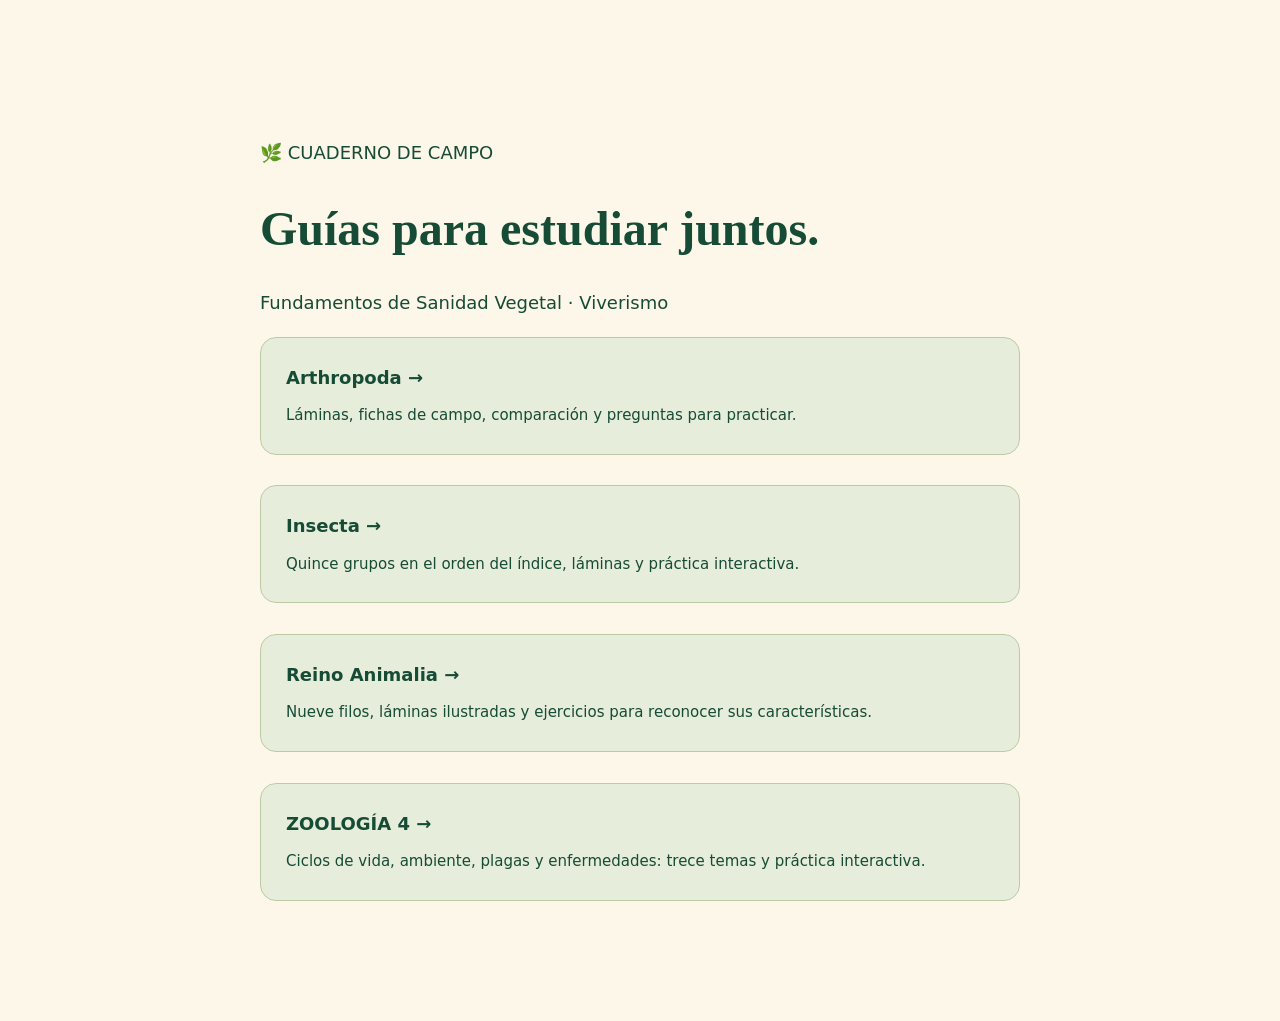
==== index.html @ 8d34fd01 "Publicar ZOOLOGÍA 4 con trece temas, clave y ejercicios interactivos" ====
<!doctype html><html lang="es"><meta charset="utf-8"><meta name="viewport" content="width=device-width,initial-scale=1"><title>Guías de estudio · Sanidad Vegetal</title><style>body{margin:0;background:#fcf7e9;color:#164b36;font:18px/1.7 system-ui,sans-serif}main{max-width:760px;margin:10vh auto;padding:30px}h1{font:700 48px Georgia,serif}a{display:block;color:inherit;background:#e6edda;border:1px solid #bdcba5;border-radius:16px;padding:25px;text-decoration:none}a:hover{background:#d9ed9d}small{display:block;margin-top:10px}</style><main><p>🌿 CUADERNO DE CAMPO</p><h1>Guías para estudiar juntos.</h1><p>Fundamentos de Sanidad Vegetal · Viverismo</p><a href="arthropoda/"><strong>Arthropoda →</strong><small>Láminas, fichas de campo, comparación y preguntas para practicar.</small></a><br><a href="insecta/"><strong>Insecta →</strong><small>Quince grupos en el orden del índice, láminas y práctica interactiva.</small></a><br><a href="animalia/"><strong>Reino Animalia →</strong><small>Nueve filos, láminas ilustradas y ejercicios para reconocer sus características.</small></a><br><a href="zoologia-4/"><strong>ZOOLOGÍA 4 →</strong><small>Ciclos de vida, ambiente, plagas y enfermedades: trece temas y práctica interactiva.</small></a></main></html>
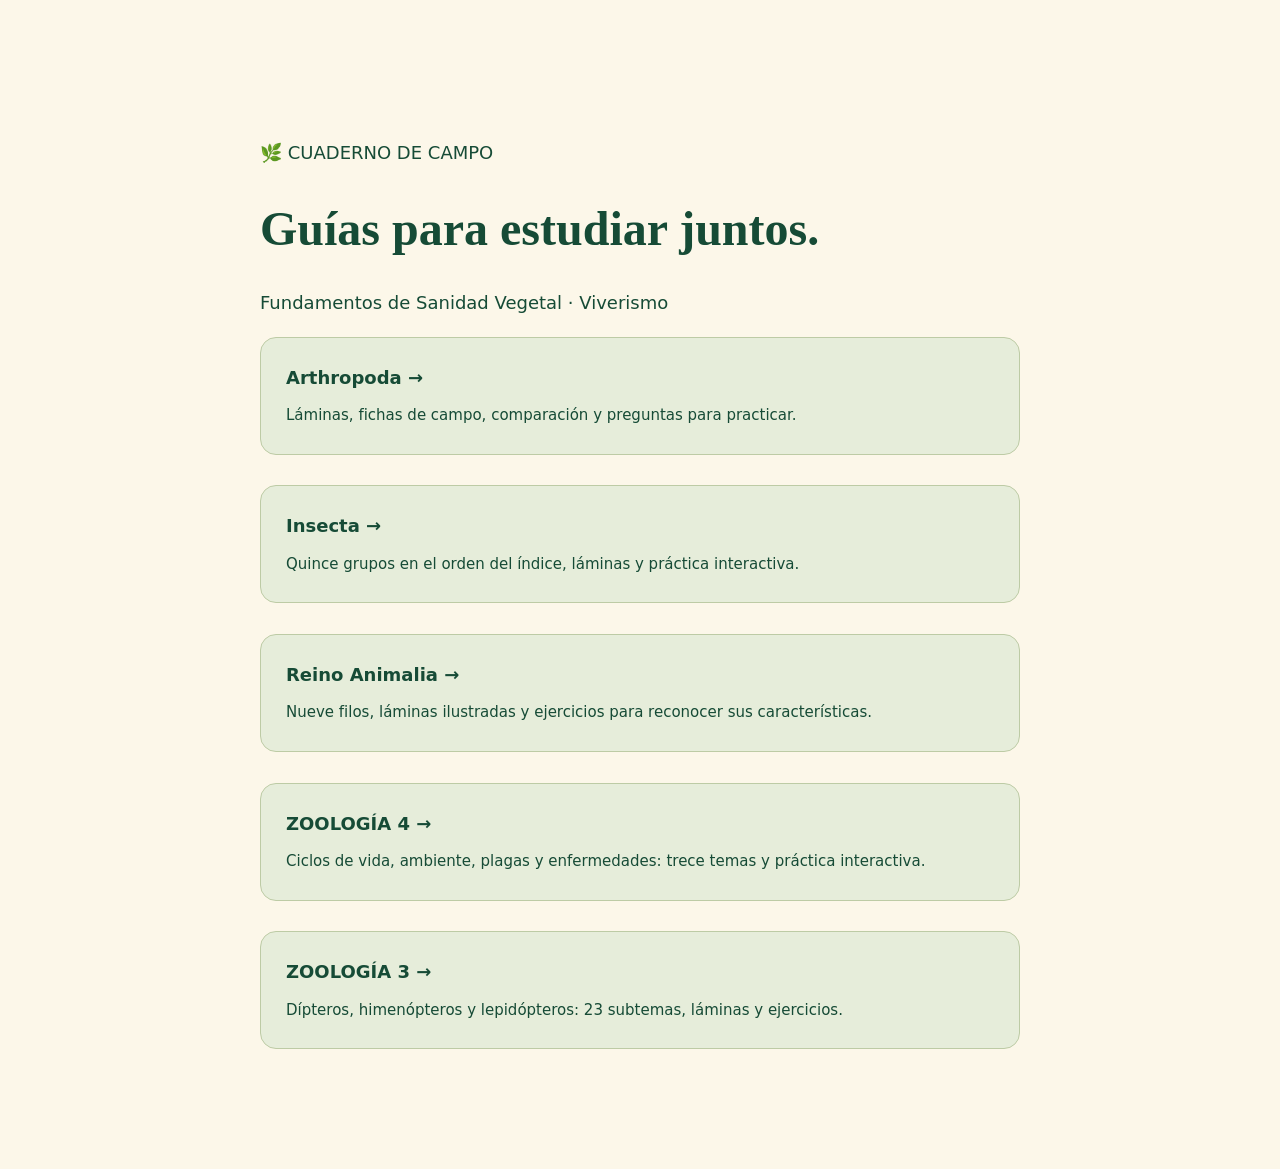
==== commit 984f232f: "Publicar ZOOLOGÍA 3 con índice completo y láminas proporcionadas" ====
--- a/index.html
+++ b/index.html
@@ -1,4 +1,5 @@
-<!doctype html><html lang="es"><meta charset="utf-8"><meta name="viewport" content="width=device-width,initial-scale=1"><title>Guías de estudio · Sanidad Vegetal</title><style>body{margin:0;background:#fcf7e9;color:#164b36;font:18px/1.7 system-ui,sans-serif}main{max-width:760px;margin:10vh auto;padding:30px}h1{font:700 48px Georgia,serif}a{display:block;color:inherit;background:#e6edda;border:1px solid #bdcba5;border-radius:16px;padding:25px;text-decoration:none}a:hover{background:#d9ed9d}small{display:block;margin-top:10px}</style><main><p>🌿 CUADERNO DE CAMPO</p><h1>Guías para estudiar juntos.</h1><p>Fundamentos de Sanidad Vegetal · Viverismo</p><a href="arthropoda/"><strong>Arthropoda →</strong><small>Láminas, fichas de campo, comparación y preguntas para practicar.</small></a><br><a href="insecta/"><strong>Insecta →</strong><small>Quince grupos en el orden del índice, láminas y práctica interactiva.</small></a><br><a href="animalia/"><strong>Reino Animalia →</strong><small>Nueve filos, láminas ilustradas y ejercicios para reconocer sus características.</small></a><br><a href="zoologia-4/"><strong>ZOOLOGÍA 4 →</strong><small>Ciclos de vida, ambiente, plagas y enfermedades: trece temas y práctica interactiva.</small></a></main></html>
+<!doctype html><html lang="es"><meta charset="utf-8"><meta name="viewport" content="width=device-width,initial-scale=1"><title>Guías de estudio · Sanidad Vegetal</title><style>body{margin:0;background:#fcf7e9;color:#164b36;font:18px/1.7 system-ui,sans-serif}main{max-width:760px;margin:10vh auto;padding:30px}h1{font:700 48px Georgia,serif}a{display:block;color:inherit;background:#e6edda;border:1px solid #bdcba5;border-radius:16px;padding:25px;text-decoration:none}a:hover{background:#d9ed9d}small{display:block;margin-top:10px}</style><main><p>🌿 CUADERNO DE CAMPO</p><h1>Guías para estudiar juntos.</h1><p>Fundamentos de Sanidad Vegetal · Viverismo</p><a href="arthropoda/"><strong>Arthropoda →</strong><small>Láminas, fichas de campo, comparación y preguntas para practicar.</small></a><br><a href="insecta/"><strong>Insecta →</strong><small>Quince grupos en el orden del índice, láminas y práctica interactiva.</small></a><br><a href="animalia/"><strong>Reino Animalia →</strong><small>Nueve filos, láminas ilustradas y ejercicios para reconocer sus características.</small></a><br><a href="zoologia-4/"><strong>ZOOLOGÍA 4 →</strong><small>Ciclos de vida, ambiente, plagas y enfermedades: trece temas y práctica interactiva.</small></a><br><a href="zoologia-3/"><strong>ZOOLOGÍA 3 →</strong><small>Dípteros, himenópteros y lepidópteros: 23 subtemas, láminas y ejercicios.</small></a></main></html>
 
 
 
+
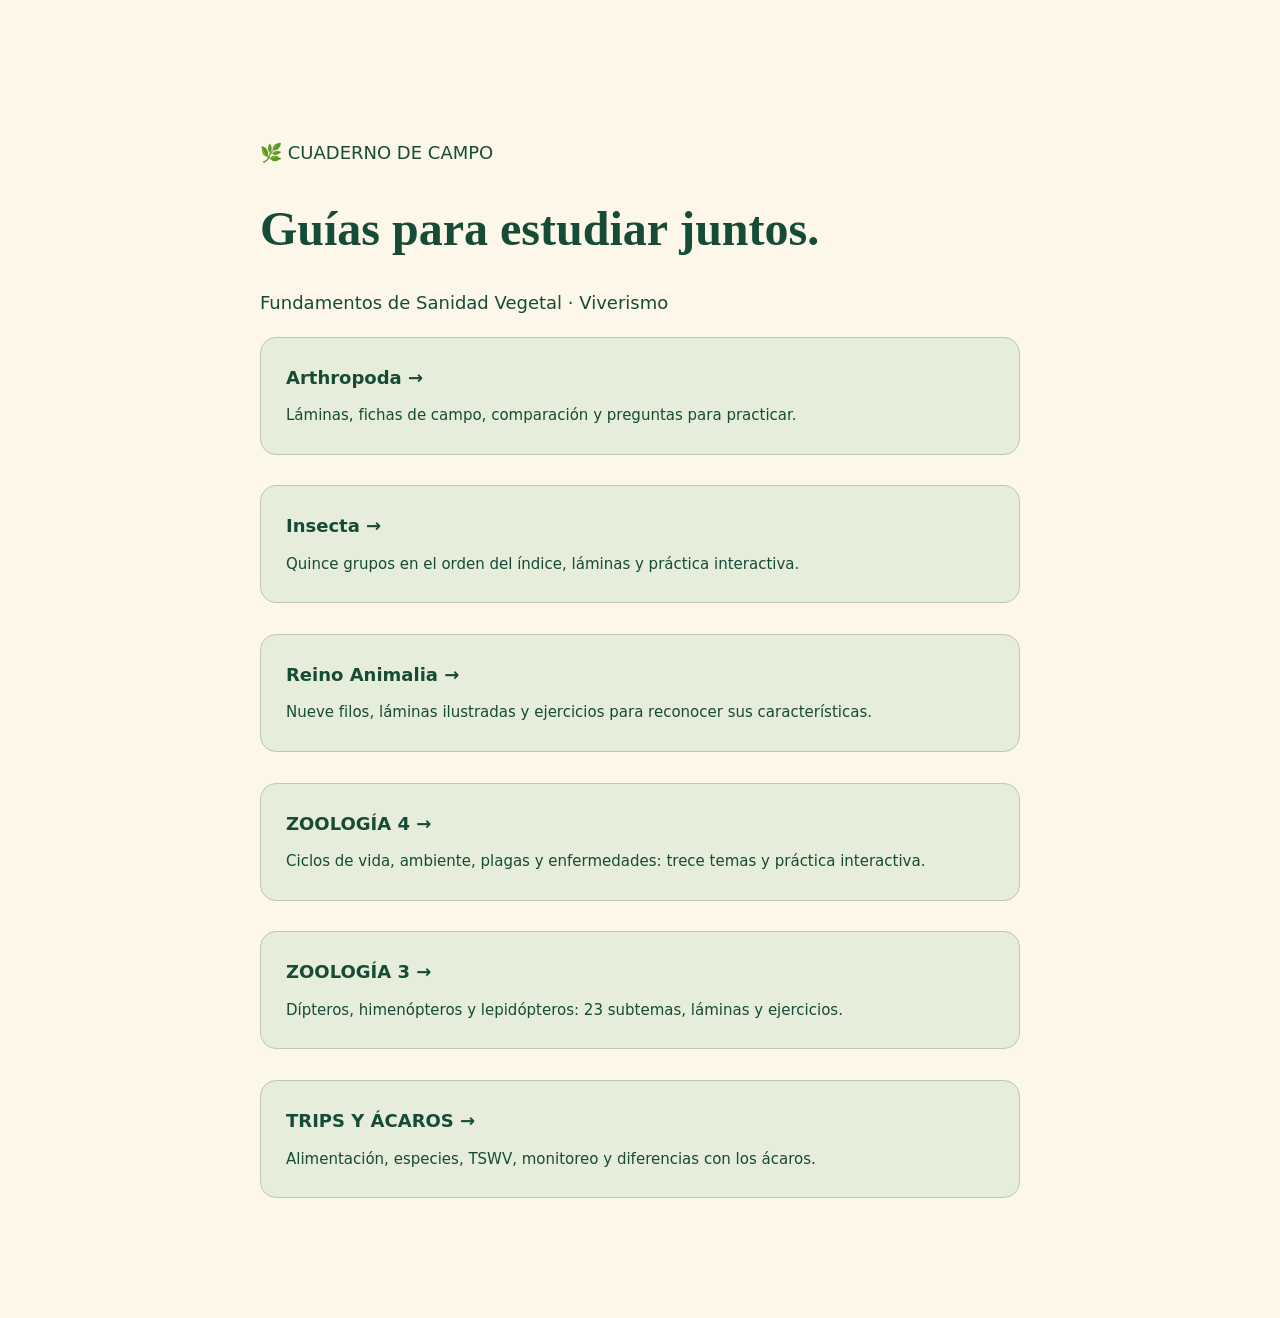
==== commit 191ac82d: "Publicar TRIPS Y ÁCAROS con clave, láminas 5 a 10 y repaso interactivo" ====
--- a/index.html
+++ b/index.html
@@ -1,5 +1,6 @@
-<!doctype html><html lang="es"><meta charset="utf-8"><meta name="viewport" content="width=device-width,initial-scale=1"><title>Guías de estudio · Sanidad Vegetal</title><style>body{margin:0;background:#fcf7e9;color:#164b36;font:18px/1.7 system-ui,sans-serif}main{max-width:760px;margin:10vh auto;padding:30px}h1{font:700 48px Georgia,serif}a{display:block;color:inherit;background:#e6edda;border:1px solid #bdcba5;border-radius:16px;padding:25px;text-decoration:none}a:hover{background:#d9ed9d}small{display:block;margin-top:10px}</style><main><p>🌿 CUADERNO DE CAMPO</p><h1>Guías para estudiar juntos.</h1><p>Fundamentos de Sanidad Vegetal · Viverismo</p><a href="arthropoda/"><strong>Arthropoda →</strong><small>Láminas, fichas de campo, comparación y preguntas para practicar.</small></a><br><a href="insecta/"><strong>Insecta →</strong><small>Quince grupos en el orden del índice, láminas y práctica interactiva.</small></a><br><a href="animalia/"><strong>Reino Animalia →</strong><small>Nueve filos, láminas ilustradas y ejercicios para reconocer sus características.</small></a><br><a href="zoologia-4/"><strong>ZOOLOGÍA 4 →</strong><small>Ciclos de vida, ambiente, plagas y enfermedades: trece temas y práctica interactiva.</small></a><br><a href="zoologia-3/"><strong>ZOOLOGÍA 3 →</strong><small>Dípteros, himenópteros y lepidópteros: 23 subtemas, láminas y ejercicios.</small></a></main></html>
+<!doctype html><html lang="es"><meta charset="utf-8"><meta name="viewport" content="width=device-width,initial-scale=1"><title>Guías de estudio · Sanidad Vegetal</title><style>body{margin:0;background:#fcf7e9;color:#164b36;font:18px/1.7 system-ui,sans-serif}main{max-width:760px;margin:10vh auto;padding:30px}h1{font:700 48px Georgia,serif}a{display:block;color:inherit;background:#e6edda;border:1px solid #bdcba5;border-radius:16px;padding:25px;text-decoration:none}a:hover{background:#d9ed9d}small{display:block;margin-top:10px}</style><main><p>🌿 CUADERNO DE CAMPO</p><h1>Guías para estudiar juntos.</h1><p>Fundamentos de Sanidad Vegetal · Viverismo</p><a href="arthropoda/"><strong>Arthropoda →</strong><small>Láminas, fichas de campo, comparación y preguntas para practicar.</small></a><br><a href="insecta/"><strong>Insecta →</strong><small>Quince grupos en el orden del índice, láminas y práctica interactiva.</small></a><br><a href="animalia/"><strong>Reino Animalia →</strong><small>Nueve filos, láminas ilustradas y ejercicios para reconocer sus características.</small></a><br><a href="zoologia-4/"><strong>ZOOLOGÍA 4 →</strong><small>Ciclos de vida, ambiente, plagas y enfermedades: trece temas y práctica interactiva.</small></a><br><a href="zoologia-3/"><strong>ZOOLOGÍA 3 →</strong><small>Dípteros, himenópteros y lepidópteros: 23 subtemas, láminas y ejercicios.</small></a><br><a href="trips-y-acaros/"><strong>TRIPS Y ÁCAROS →</strong><small>Alimentación, especies, TSWV, monitoreo y diferencias con los ácaros.</small></a></main></html>
 
 
 
 
+
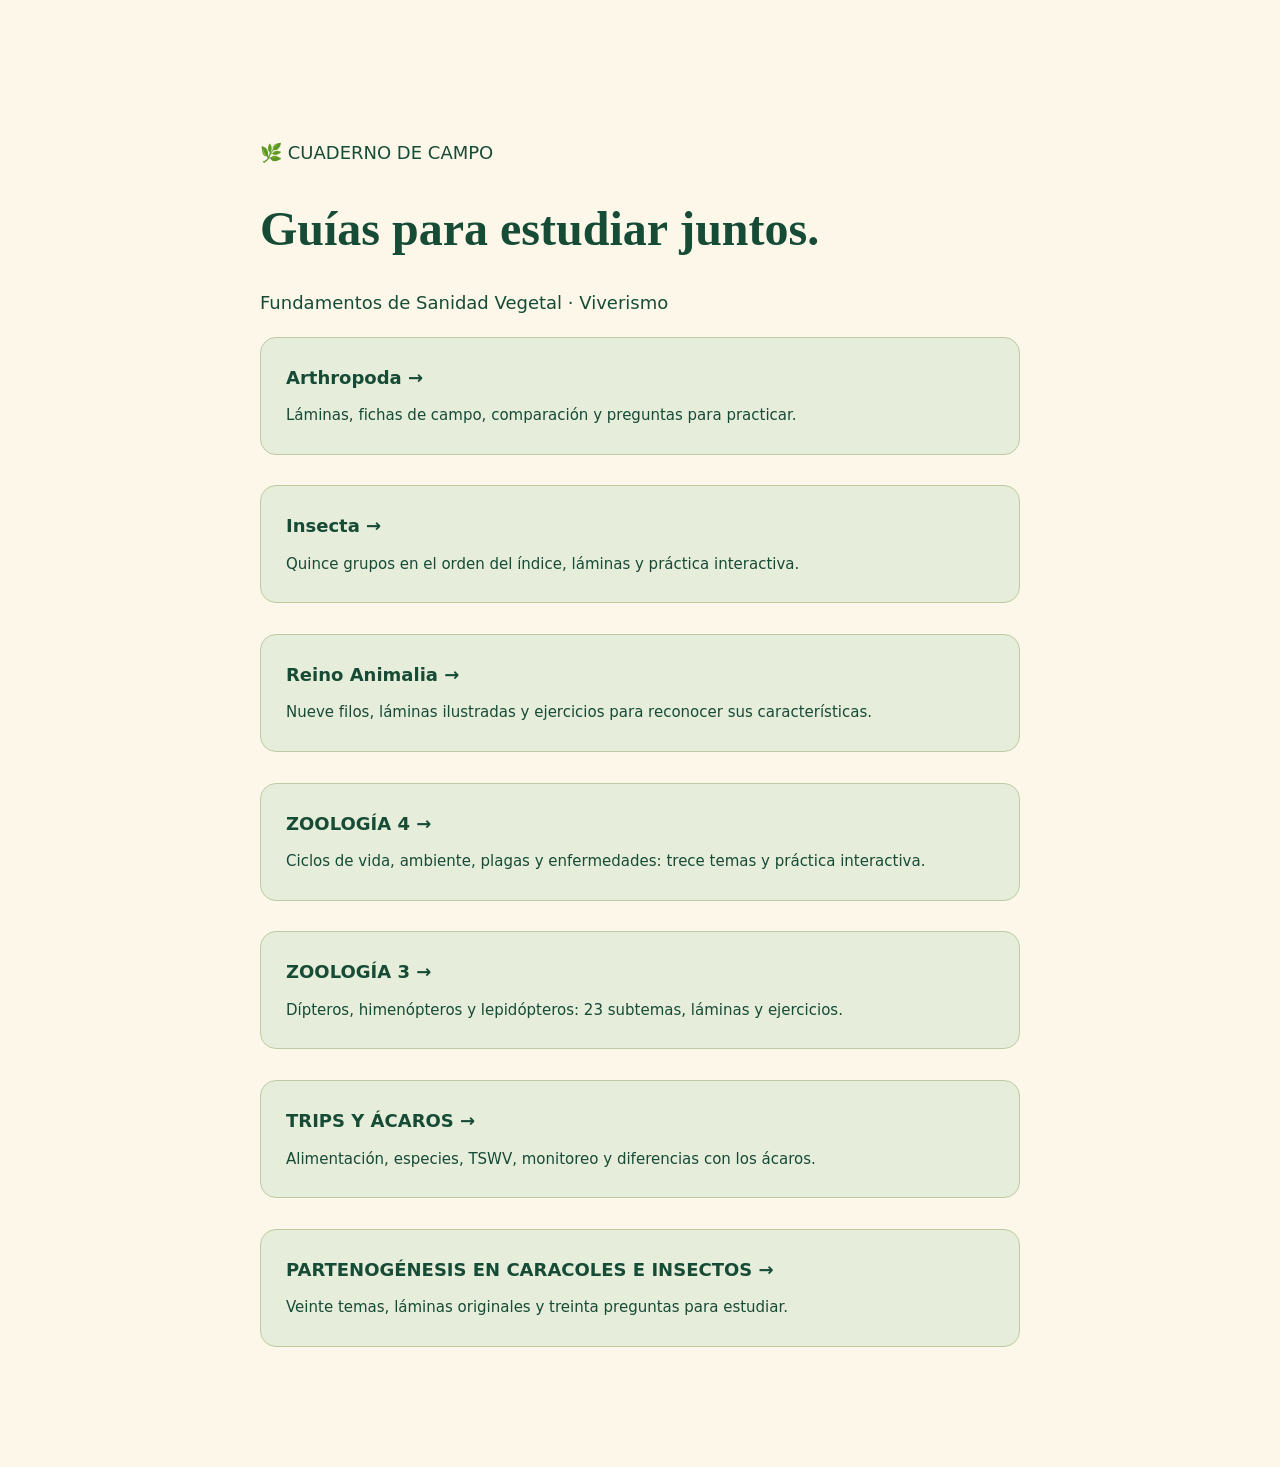
==== commit b45e1ec6: "Add interactive parthenogenesis study guide with 20 illustrated lessons" ====
--- a/index.html
+++ b/index.html
@@ -1,6 +1,7 @@
-<!doctype html><html lang="es"><meta charset="utf-8"><meta name="viewport" content="width=device-width,initial-scale=1"><title>Guías de estudio · Sanidad Vegetal</title><style>body{margin:0;background:#fcf7e9;color:#164b36;font:18px/1.7 system-ui,sans-serif}main{max-width:760px;margin:10vh auto;padding:30px}h1{font:700 48px Georgia,serif}a{display:block;color:inherit;background:#e6edda;border:1px solid #bdcba5;border-radius:16px;padding:25px;text-decoration:none}a:hover{background:#d9ed9d}small{display:block;margin-top:10px}</style><main><p>🌿 CUADERNO DE CAMPO</p><h1>Guías para estudiar juntos.</h1><p>Fundamentos de Sanidad Vegetal · Viverismo</p><a href="arthropoda/"><strong>Arthropoda →</strong><small>Láminas, fichas de campo, comparación y preguntas para practicar.</small></a><br><a href="insecta/"><strong>Insecta →</strong><small>Quince grupos en el orden del índice, láminas y práctica interactiva.</small></a><br><a href="animalia/"><strong>Reino Animalia →</strong><small>Nueve filos, láminas ilustradas y ejercicios para reconocer sus características.</small></a><br><a href="zoologia-4/"><strong>ZOOLOGÍA 4 →</strong><small>Ciclos de vida, ambiente, plagas y enfermedades: trece temas y práctica interactiva.</small></a><br><a href="zoologia-3/"><strong>ZOOLOGÍA 3 →</strong><small>Dípteros, himenópteros y lepidópteros: 23 subtemas, láminas y ejercicios.</small></a><br><a href="trips-y-acaros/"><strong>TRIPS Y ÁCAROS →</strong><small>Alimentación, especies, TSWV, monitoreo y diferencias con los ácaros.</small></a></main></html>
+<!doctype html><html lang="es"><meta charset="utf-8"><meta name="viewport" content="width=device-width,initial-scale=1"><title>Guías de estudio · Sanidad Vegetal</title><style>body{margin:0;background:#fcf7e9;color:#164b36;font:18px/1.7 system-ui,sans-serif}main{max-width:760px;margin:10vh auto;padding:30px}h1{font:700 48px Georgia,serif}a{display:block;color:inherit;background:#e6edda;border:1px solid #bdcba5;border-radius:16px;padding:25px;text-decoration:none}a:hover{background:#d9ed9d}small{display:block;margin-top:10px}</style><main><p>🌿 CUADERNO DE CAMPO</p><h1>Guías para estudiar juntos.</h1><p>Fundamentos de Sanidad Vegetal · Viverismo</p><a href="arthropoda/"><strong>Arthropoda →</strong><small>Láminas, fichas de campo, comparación y preguntas para practicar.</small></a><br><a href="insecta/"><strong>Insecta →</strong><small>Quince grupos en el orden del índice, láminas y práctica interactiva.</small></a><br><a href="animalia/"><strong>Reino Animalia →</strong><small>Nueve filos, láminas ilustradas y ejercicios para reconocer sus características.</small></a><br><a href="zoologia-4/"><strong>ZOOLOGÍA 4 →</strong><small>Ciclos de vida, ambiente, plagas y enfermedades: trece temas y práctica interactiva.</small></a><br><a href="zoologia-3/"><strong>ZOOLOGÍA 3 →</strong><small>Dípteros, himenópteros y lepidópteros: 23 subtemas, láminas y ejercicios.</small></a><br><a href="trips-y-acaros/"><strong>TRIPS Y ÁCAROS →</strong><small>Alimentación, especies, TSWV, monitoreo y diferencias con los ácaros.</small></a><br><a href="partenogenesis/"><strong>PARTENOGÉNESIS EN CARACOLES E INSECTOS →</strong><small>Veinte temas, láminas originales y treinta preguntas para estudiar.</small></a></main></html>
 
 
 
 
 
+
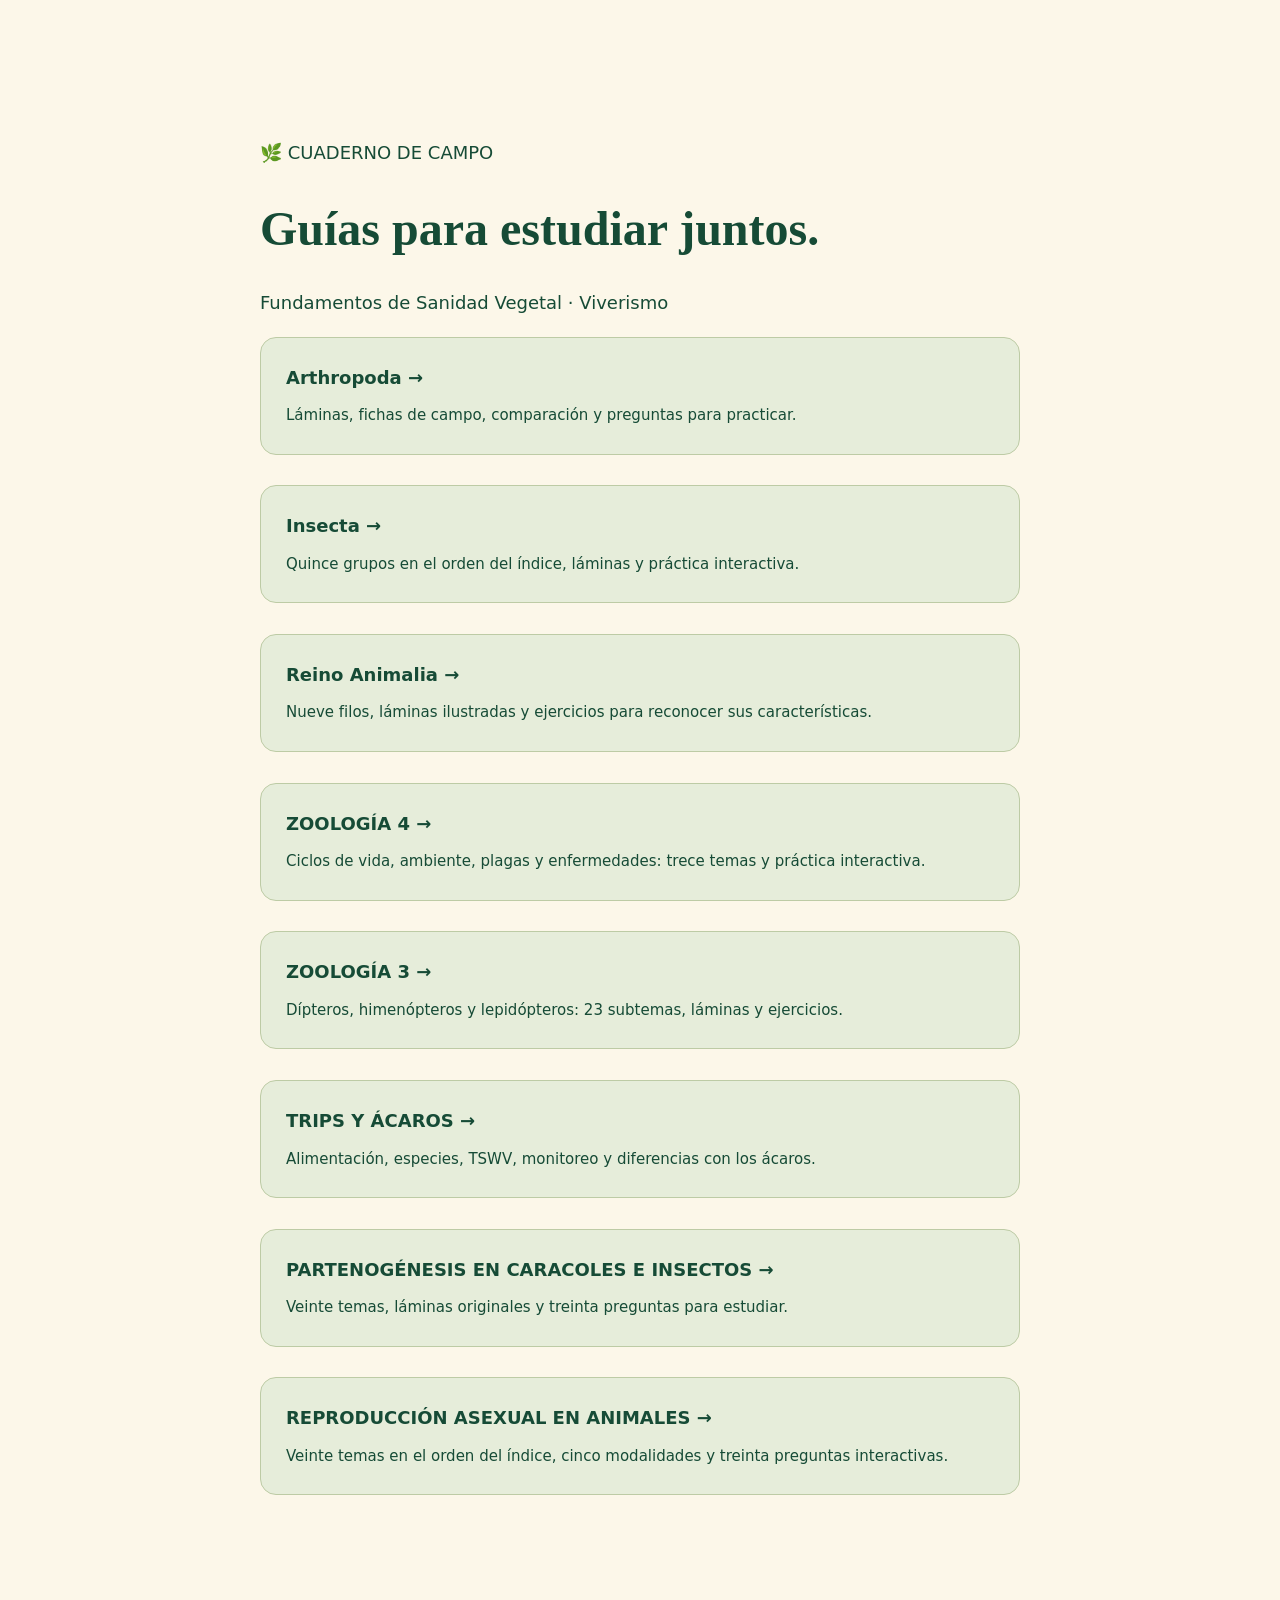
==== commit 9227c3dc: "Publish asexual reproduction guide in original index order" ====
--- a/index.html
+++ b/index.html
@@ -1,7 +1,8 @@
-<!doctype html><html lang="es"><meta charset="utf-8"><meta name="viewport" content="width=device-width,initial-scale=1"><title>Guías de estudio · Sanidad Vegetal</title><style>body{margin:0;background:#fcf7e9;color:#164b36;font:18px/1.7 system-ui,sans-serif}main{max-width:760px;margin:10vh auto;padding:30px}h1{font:700 48px Georgia,serif}a{display:block;color:inherit;background:#e6edda;border:1px solid #bdcba5;border-radius:16px;padding:25px;text-decoration:none}a:hover{background:#d9ed9d}small{display:block;margin-top:10px}</style><main><p>🌿 CUADERNO DE CAMPO</p><h1>Guías para estudiar juntos.</h1><p>Fundamentos de Sanidad Vegetal · Viverismo</p><a href="arthropoda/"><strong>Arthropoda →</strong><small>Láminas, fichas de campo, comparación y preguntas para practicar.</small></a><br><a href="insecta/"><strong>Insecta →</strong><small>Quince grupos en el orden del índice, láminas y práctica interactiva.</small></a><br><a href="animalia/"><strong>Reino Animalia →</strong><small>Nueve filos, láminas ilustradas y ejercicios para reconocer sus características.</small></a><br><a href="zoologia-4/"><strong>ZOOLOGÍA 4 →</strong><small>Ciclos de vida, ambiente, plagas y enfermedades: trece temas y práctica interactiva.</small></a><br><a href="zoologia-3/"><strong>ZOOLOGÍA 3 →</strong><small>Dípteros, himenópteros y lepidópteros: 23 subtemas, láminas y ejercicios.</small></a><br><a href="trips-y-acaros/"><strong>TRIPS Y ÁCAROS →</strong><small>Alimentación, especies, TSWV, monitoreo y diferencias con los ácaros.</small></a><br><a href="partenogenesis/"><strong>PARTENOGÉNESIS EN CARACOLES E INSECTOS →</strong><small>Veinte temas, láminas originales y treinta preguntas para estudiar.</small></a></main></html>
+<!doctype html><html lang="es"><meta charset="utf-8"><meta name="viewport" content="width=device-width,initial-scale=1"><title>Guías de estudio · Sanidad Vegetal</title><style>body{margin:0;background:#fcf7e9;color:#164b36;font:18px/1.7 system-ui,sans-serif}main{max-width:760px;margin:10vh auto;padding:30px}h1{font:700 48px Georgia,serif}a{display:block;color:inherit;background:#e6edda;border:1px solid #bdcba5;border-radius:16px;padding:25px;text-decoration:none}a:hover{background:#d9ed9d}small{display:block;margin-top:10px}</style><main><p>🌿 CUADERNO DE CAMPO</p><h1>Guías para estudiar juntos.</h1><p>Fundamentos de Sanidad Vegetal · Viverismo</p><a href="arthropoda/"><strong>Arthropoda →</strong><small>Láminas, fichas de campo, comparación y preguntas para practicar.</small></a><br><a href="insecta/"><strong>Insecta →</strong><small>Quince grupos en el orden del índice, láminas y práctica interactiva.</small></a><br><a href="animalia/"><strong>Reino Animalia →</strong><small>Nueve filos, láminas ilustradas y ejercicios para reconocer sus características.</small></a><br><a href="zoologia-4/"><strong>ZOOLOGÍA 4 →</strong><small>Ciclos de vida, ambiente, plagas y enfermedades: trece temas y práctica interactiva.</small></a><br><a href="zoologia-3/"><strong>ZOOLOGÍA 3 →</strong><small>Dípteros, himenópteros y lepidópteros: 23 subtemas, láminas y ejercicios.</small></a><br><a href="trips-y-acaros/"><strong>TRIPS Y ÁCAROS →</strong><small>Alimentación, especies, TSWV, monitoreo y diferencias con los ácaros.</small></a><br><a href="partenogenesis/"><strong>PARTENOGÉNESIS EN CARACOLES E INSECTOS →</strong><small>Veinte temas, láminas originales y treinta preguntas para estudiar.</small></a><br><a href="reproduccion-asexual/"><strong>REPRODUCCIÓN ASEXUAL EN ANIMALES →</strong><small>Veinte temas en el orden del índice, cinco modalidades y treinta preguntas interactivas.</small></a></main></html>
 
 
 
 
 
 
+
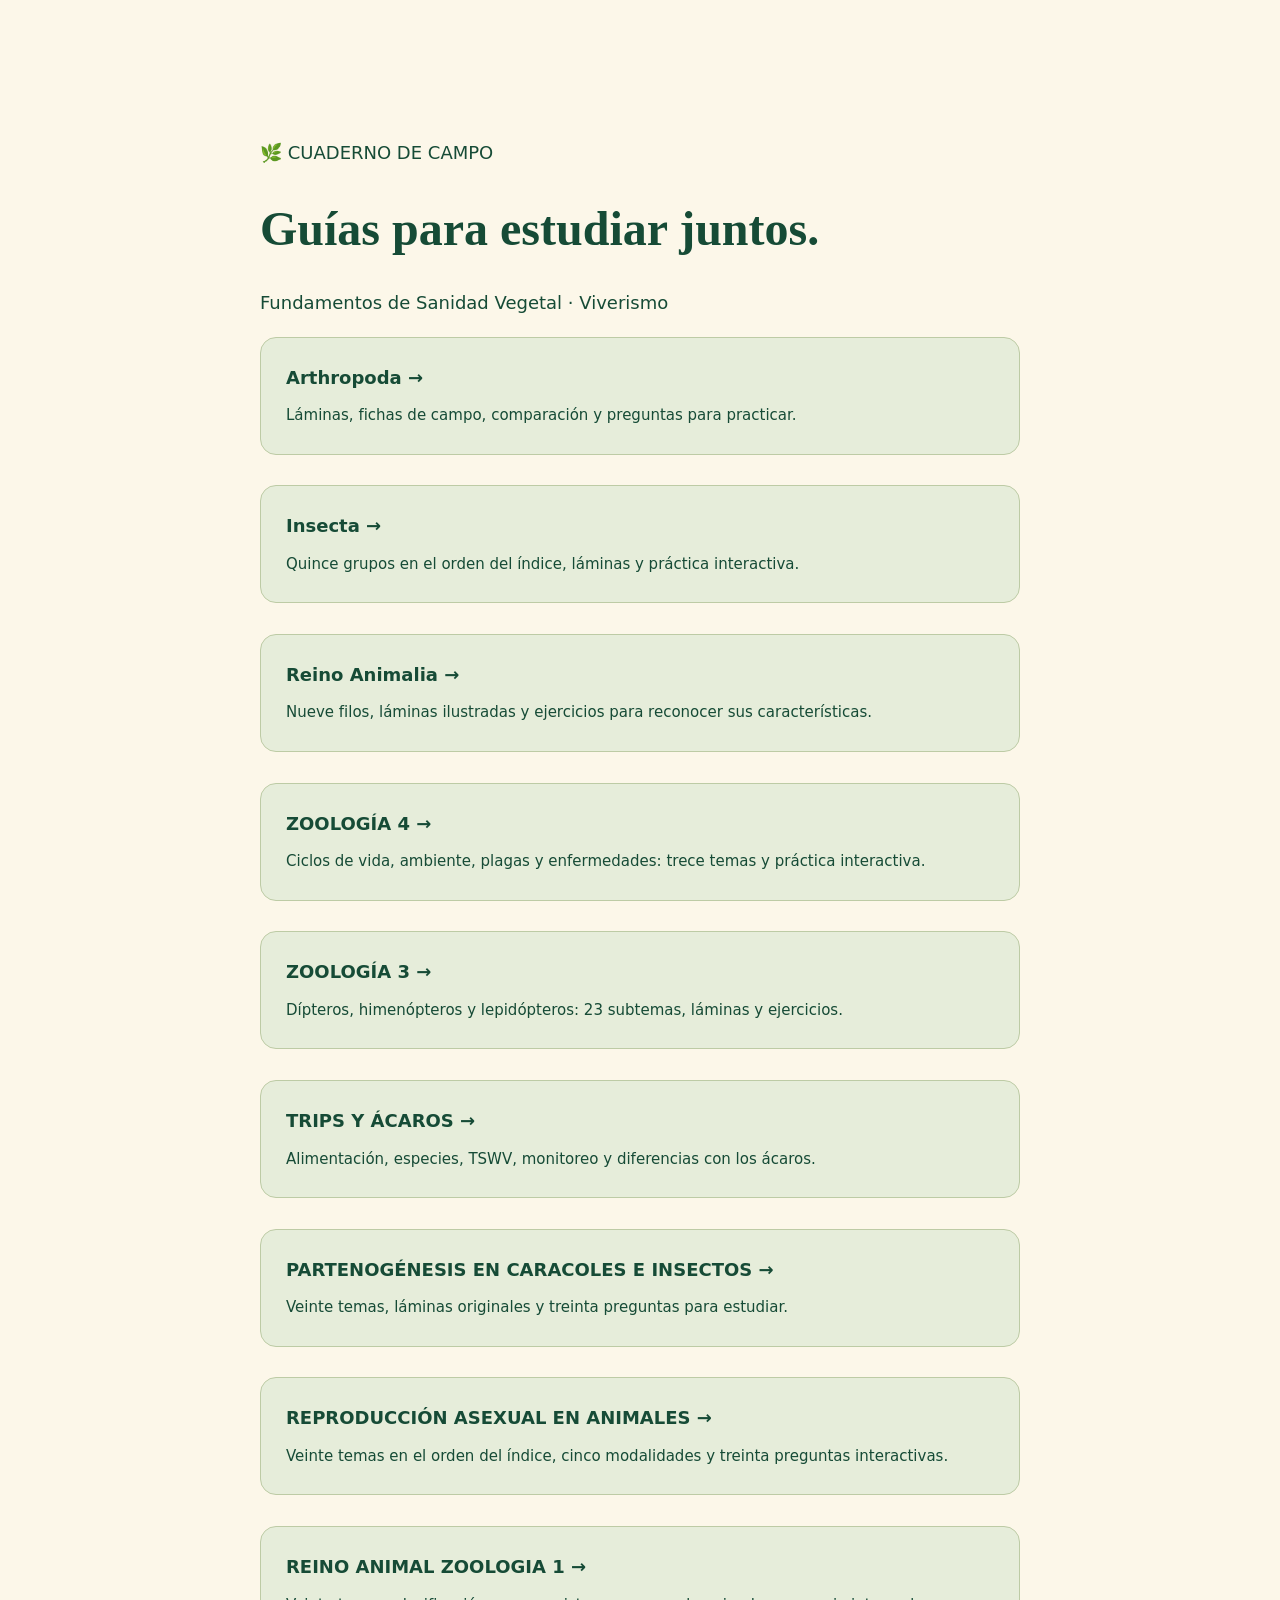
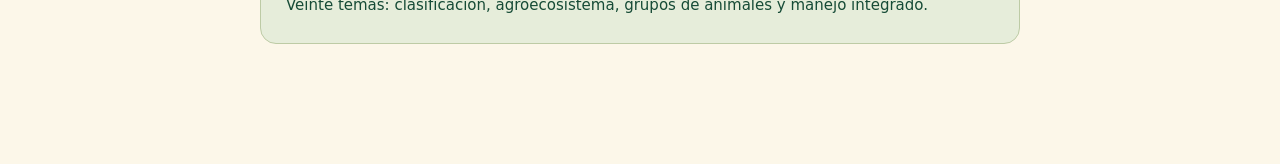
==== commit 22ce9c7e: "Add Reino Animal Zoologia 1 interactive study guide" ====
--- a/index.html
+++ b/index.html
@@ -1,4 +1,4 @@
-<!doctype html><html lang="es"><meta charset="utf-8"><meta name="viewport" content="width=device-width,initial-scale=1"><title>Guías de estudio · Sanidad Vegetal</title><style>body{margin:0;background:#fcf7e9;color:#164b36;font:18px/1.7 system-ui,sans-serif}main{max-width:760px;margin:10vh auto;padding:30px}h1{font:700 48px Georgia,serif}a{display:block;color:inherit;background:#e6edda;border:1px solid #bdcba5;border-radius:16px;padding:25px;text-decoration:none}a:hover{background:#d9ed9d}small{display:block;margin-top:10px}</style><main><p>🌿 CUADERNO DE CAMPO</p><h1>Guías para estudiar juntos.</h1><p>Fundamentos de Sanidad Vegetal · Viverismo</p><a href="arthropoda/"><strong>Arthropoda →</strong><small>Láminas, fichas de campo, comparación y preguntas para practicar.</small></a><br><a href="insecta/"><strong>Insecta →</strong><small>Quince grupos en el orden del índice, láminas y práctica interactiva.</small></a><br><a href="animalia/"><strong>Reino Animalia →</strong><small>Nueve filos, láminas ilustradas y ejercicios para reconocer sus características.</small></a><br><a href="zoologia-4/"><strong>ZOOLOGÍA 4 →</strong><small>Ciclos de vida, ambiente, plagas y enfermedades: trece temas y práctica interactiva.</small></a><br><a href="zoologia-3/"><strong>ZOOLOGÍA 3 →</strong><small>Dípteros, himenópteros y lepidópteros: 23 subtemas, láminas y ejercicios.</small></a><br><a href="trips-y-acaros/"><strong>TRIPS Y ÁCAROS →</strong><small>Alimentación, especies, TSWV, monitoreo y diferencias con los ácaros.</small></a><br><a href="partenogenesis/"><strong>PARTENOGÉNESIS EN CARACOLES E INSECTOS →</strong><small>Veinte temas, láminas originales y treinta preguntas para estudiar.</small></a><br><a href="reproduccion-asexual/"><strong>REPRODUCCIÓN ASEXUAL EN ANIMALES →</strong><small>Veinte temas en el orden del índice, cinco modalidades y treinta preguntas interactivas.</small></a></main></html>
+<!doctype html><html lang="es"><meta charset="utf-8"><meta name="viewport" content="width=device-width,initial-scale=1"><title>Guías de estudio · Sanidad Vegetal</title><style>body{margin:0;background:#fcf7e9;color:#164b36;font:18px/1.7 system-ui,sans-serif}main{max-width:760px;margin:10vh auto;padding:30px}h1{font:700 48px Georgia,serif}a{display:block;color:inherit;background:#e6edda;border:1px solid #bdcba5;border-radius:16px;padding:25px;text-decoration:none}a:hover{background:#d9ed9d}small{display:block;margin-top:10px}</style><main><p>🌿 CUADERNO DE CAMPO</p><h1>Guías para estudiar juntos.</h1><p>Fundamentos de Sanidad Vegetal · Viverismo</p><a href="arthropoda/"><strong>Arthropoda →</strong><small>Láminas, fichas de campo, comparación y preguntas para practicar.</small></a><br><a href="insecta/"><strong>Insecta →</strong><small>Quince grupos en el orden del índice, láminas y práctica interactiva.</small></a><br><a href="animalia/"><strong>Reino Animalia →</strong><small>Nueve filos, láminas ilustradas y ejercicios para reconocer sus características.</small></a><br><a href="zoologia-4/"><strong>ZOOLOGÍA 4 →</strong><small>Ciclos de vida, ambiente, plagas y enfermedades: trece temas y práctica interactiva.</small></a><br><a href="zoologia-3/"><strong>ZOOLOGÍA 3 →</strong><small>Dípteros, himenópteros y lepidópteros: 23 subtemas, láminas y ejercicios.</small></a><br><a href="trips-y-acaros/"><strong>TRIPS Y ÁCAROS →</strong><small>Alimentación, especies, TSWV, monitoreo y diferencias con los ácaros.</small></a><br><a href="partenogenesis/"><strong>PARTENOGÉNESIS EN CARACOLES E INSECTOS →</strong><small>Veinte temas, láminas originales y treinta preguntas para estudiar.</small></a><br><a href="reproduccion-asexual/"><strong>REPRODUCCIÓN ASEXUAL EN ANIMALES →</strong><small>Veinte temas en el orden del índice, cinco modalidades y treinta preguntas interactivas.</small></a><br><a href="zoologia-1/"><strong>REINO ANIMAL ZOOLOGIA 1 →</strong><small>Veinte temas: clasificación, agroecosistema, grupos de animales y manejo integrado.</small></a></main></html>
 
 
 
@@ -6,3 +6,4 @@
 
 
 
+
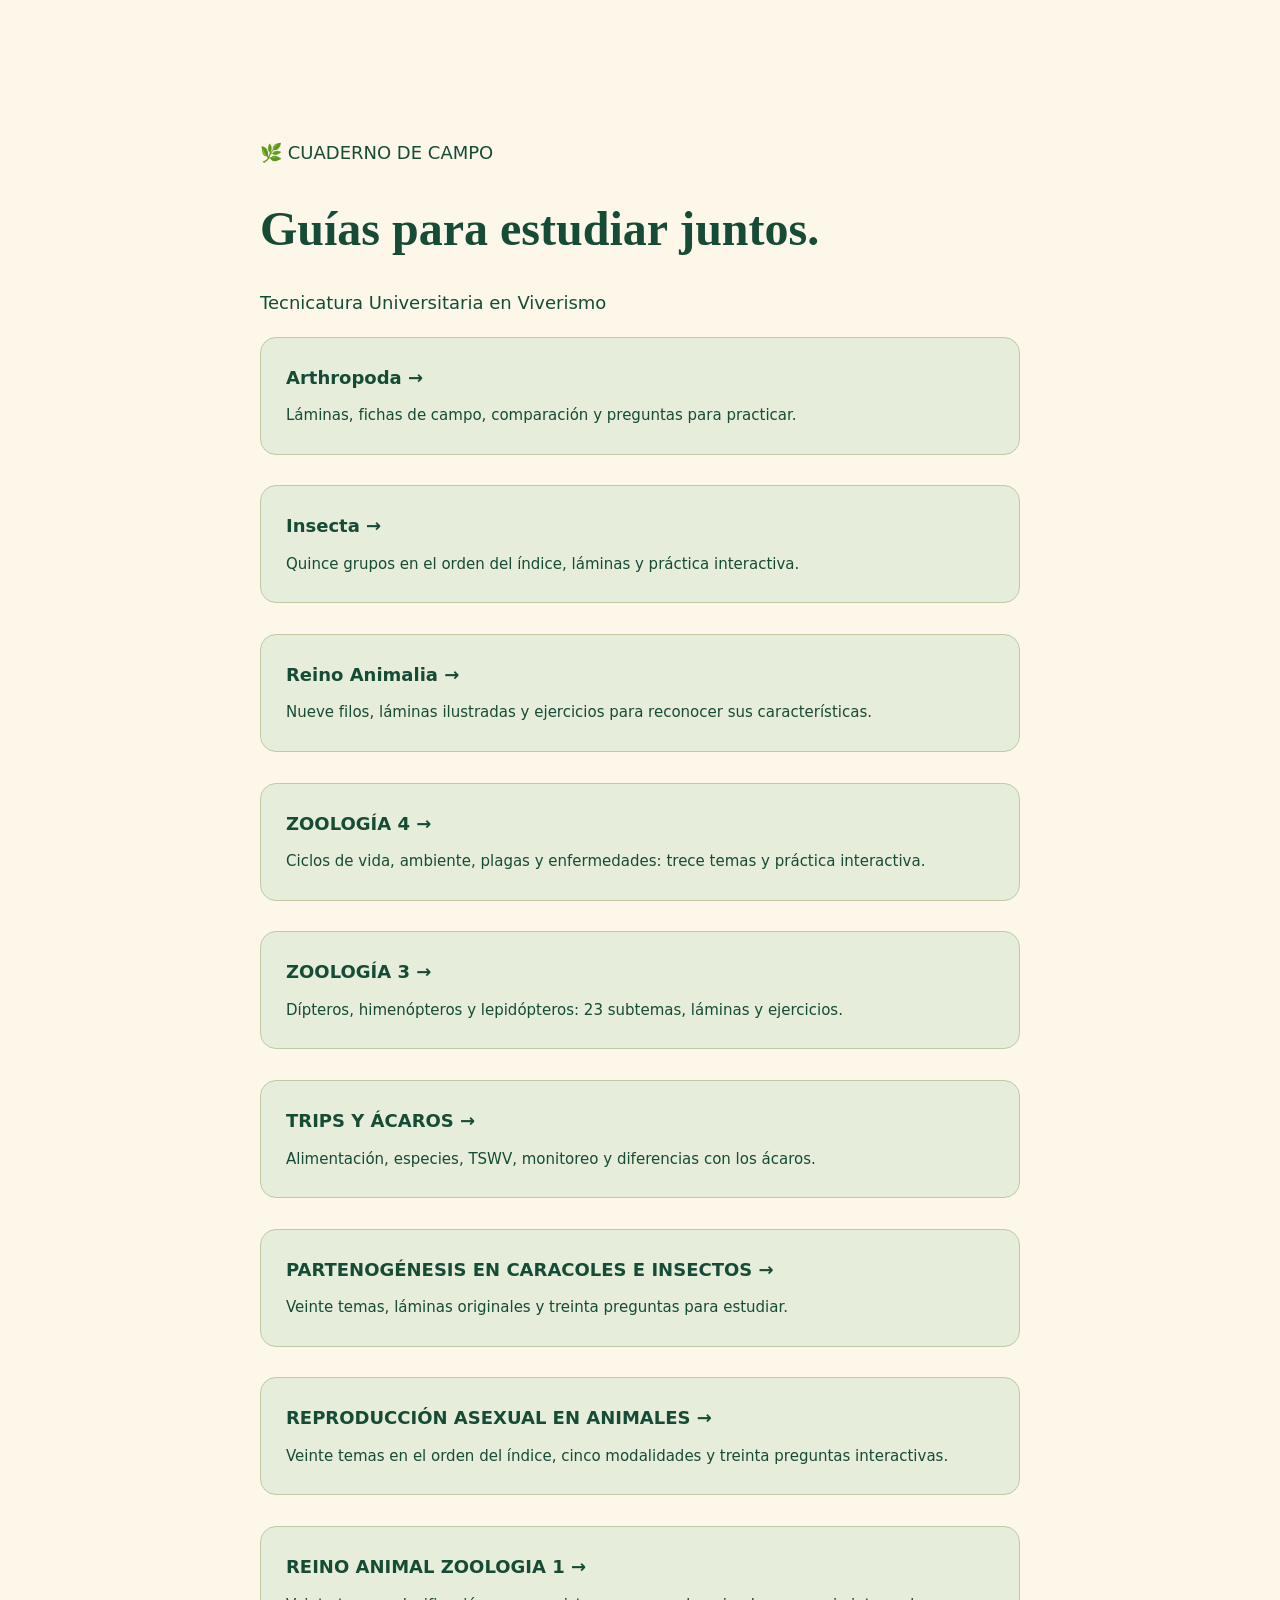
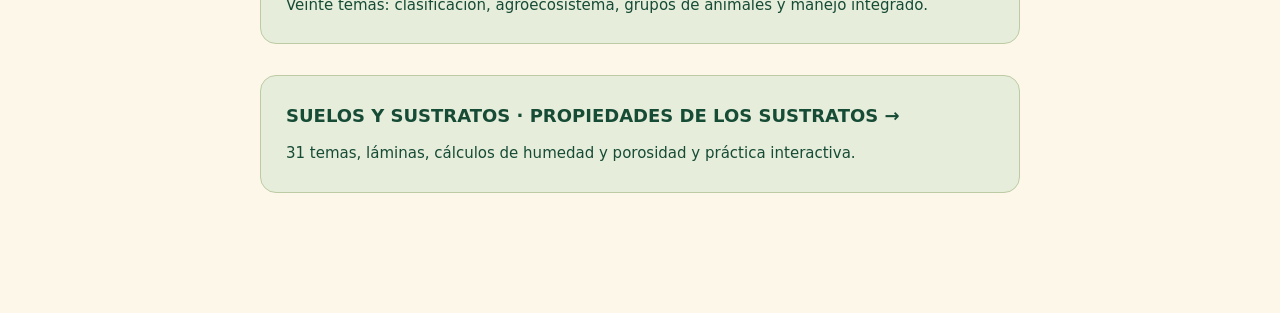
==== commit 5889419b: "Add substrate physical properties guide with interactive calculations" ====
--- a/index.html
+++ b/index.html
@@ -1,4 +1,4 @@
-<!doctype html><html lang="es"><meta charset="utf-8"><meta name="viewport" content="width=device-width,initial-scale=1"><title>Guías de estudio · Sanidad Vegetal</title><style>body{margin:0;background:#fcf7e9;color:#164b36;font:18px/1.7 system-ui,sans-serif}main{max-width:760px;margin:10vh auto;padding:30px}h1{font:700 48px Georgia,serif}a{display:block;color:inherit;background:#e6edda;border:1px solid #bdcba5;border-radius:16px;padding:25px;text-decoration:none}a:hover{background:#d9ed9d}small{display:block;margin-top:10px}</style><main><p>🌿 CUADERNO DE CAMPO</p><h1>Guías para estudiar juntos.</h1><p>Fundamentos de Sanidad Vegetal · Viverismo</p><a href="arthropoda/"><strong>Arthropoda →</strong><small>Láminas, fichas de campo, comparación y preguntas para practicar.</small></a><br><a href="insecta/"><strong>Insecta →</strong><small>Quince grupos en el orden del índice, láminas y práctica interactiva.</small></a><br><a href="animalia/"><strong>Reino Animalia →</strong><small>Nueve filos, láminas ilustradas y ejercicios para reconocer sus características.</small></a><br><a href="zoologia-4/"><strong>ZOOLOGÍA 4 →</strong><small>Ciclos de vida, ambiente, plagas y enfermedades: trece temas y práctica interactiva.</small></a><br><a href="zoologia-3/"><strong>ZOOLOGÍA 3 →</strong><small>Dípteros, himenópteros y lepidópteros: 23 subtemas, láminas y ejercicios.</small></a><br><a href="trips-y-acaros/"><strong>TRIPS Y ÁCAROS →</strong><small>Alimentación, especies, TSWV, monitoreo y diferencias con los ácaros.</small></a><br><a href="partenogenesis/"><strong>PARTENOGÉNESIS EN CARACOLES E INSECTOS →</strong><small>Veinte temas, láminas originales y treinta preguntas para estudiar.</small></a><br><a href="reproduccion-asexual/"><strong>REPRODUCCIÓN ASEXUAL EN ANIMALES →</strong><small>Veinte temas en el orden del índice, cinco modalidades y treinta preguntas interactivas.</small></a><br><a href="zoologia-1/"><strong>REINO ANIMAL ZOOLOGIA 1 →</strong><small>Veinte temas: clasificación, agroecosistema, grupos de animales y manejo integrado.</small></a></main></html>
+<!doctype html><html lang="es"><meta charset="utf-8"><meta name="viewport" content="width=device-width,initial-scale=1"><title>Guías de estudio · Viverismo</title><style>body{margin:0;background:#fcf7e9;color:#164b36;font:18px/1.7 system-ui,sans-serif}main{max-width:760px;margin:10vh auto;padding:30px}h1{font:700 48px Georgia,serif}a{display:block;color:inherit;background:#e6edda;border:1px solid #bdcba5;border-radius:16px;padding:25px;text-decoration:none}a:hover{background:#d9ed9d}small{display:block;margin-top:10px}</style><main><p>🌿 CUADERNO DE CAMPO</p><h1>Guías para estudiar juntos.</h1><p>Tecnicatura Universitaria en Viverismo</p><a href="arthropoda/"><strong>Arthropoda →</strong><small>Láminas, fichas de campo, comparación y preguntas para practicar.</small></a><br><a href="insecta/"><strong>Insecta →</strong><small>Quince grupos en el orden del índice, láminas y práctica interactiva.</small></a><br><a href="animalia/"><strong>Reino Animalia →</strong><small>Nueve filos, láminas ilustradas y ejercicios para reconocer sus características.</small></a><br><a href="zoologia-4/"><strong>ZOOLOGÍA 4 →</strong><small>Ciclos de vida, ambiente, plagas y enfermedades: trece temas y práctica interactiva.</small></a><br><a href="zoologia-3/"><strong>ZOOLOGÍA 3 →</strong><small>Dípteros, himenópteros y lepidópteros: 23 subtemas, láminas y ejercicios.</small></a><br><a href="trips-y-acaros/"><strong>TRIPS Y ÁCAROS →</strong><small>Alimentación, especies, TSWV, monitoreo y diferencias con los ácaros.</small></a><br><a href="partenogenesis/"><strong>PARTENOGÉNESIS EN CARACOLES E INSECTOS →</strong><small>Veinte temas, láminas originales y treinta preguntas para estudiar.</small></a><br><a href="reproduccion-asexual/"><strong>REPRODUCCIÓN ASEXUAL EN ANIMALES →</strong><small>Veinte temas en el orden del índice, cinco modalidades y treinta preguntas interactivas.</small></a><br><a href="zoologia-1/"><strong>REINO ANIMAL ZOOLOGIA 1 →</strong><small>Veinte temas: clasificación, agroecosistema, grupos de animales y manejo integrado.</small></a><br><a href="sustratos/"><strong>SUELOS Y SUSTRATOS · PROPIEDADES DE LOS SUSTRATOS →</strong><small>31 temas, láminas, cálculos de humedad y porosidad y práctica interactiva.</small></a></main></html>
 
 
 
@@ -7,3 +7,4 @@
 
 
 
+
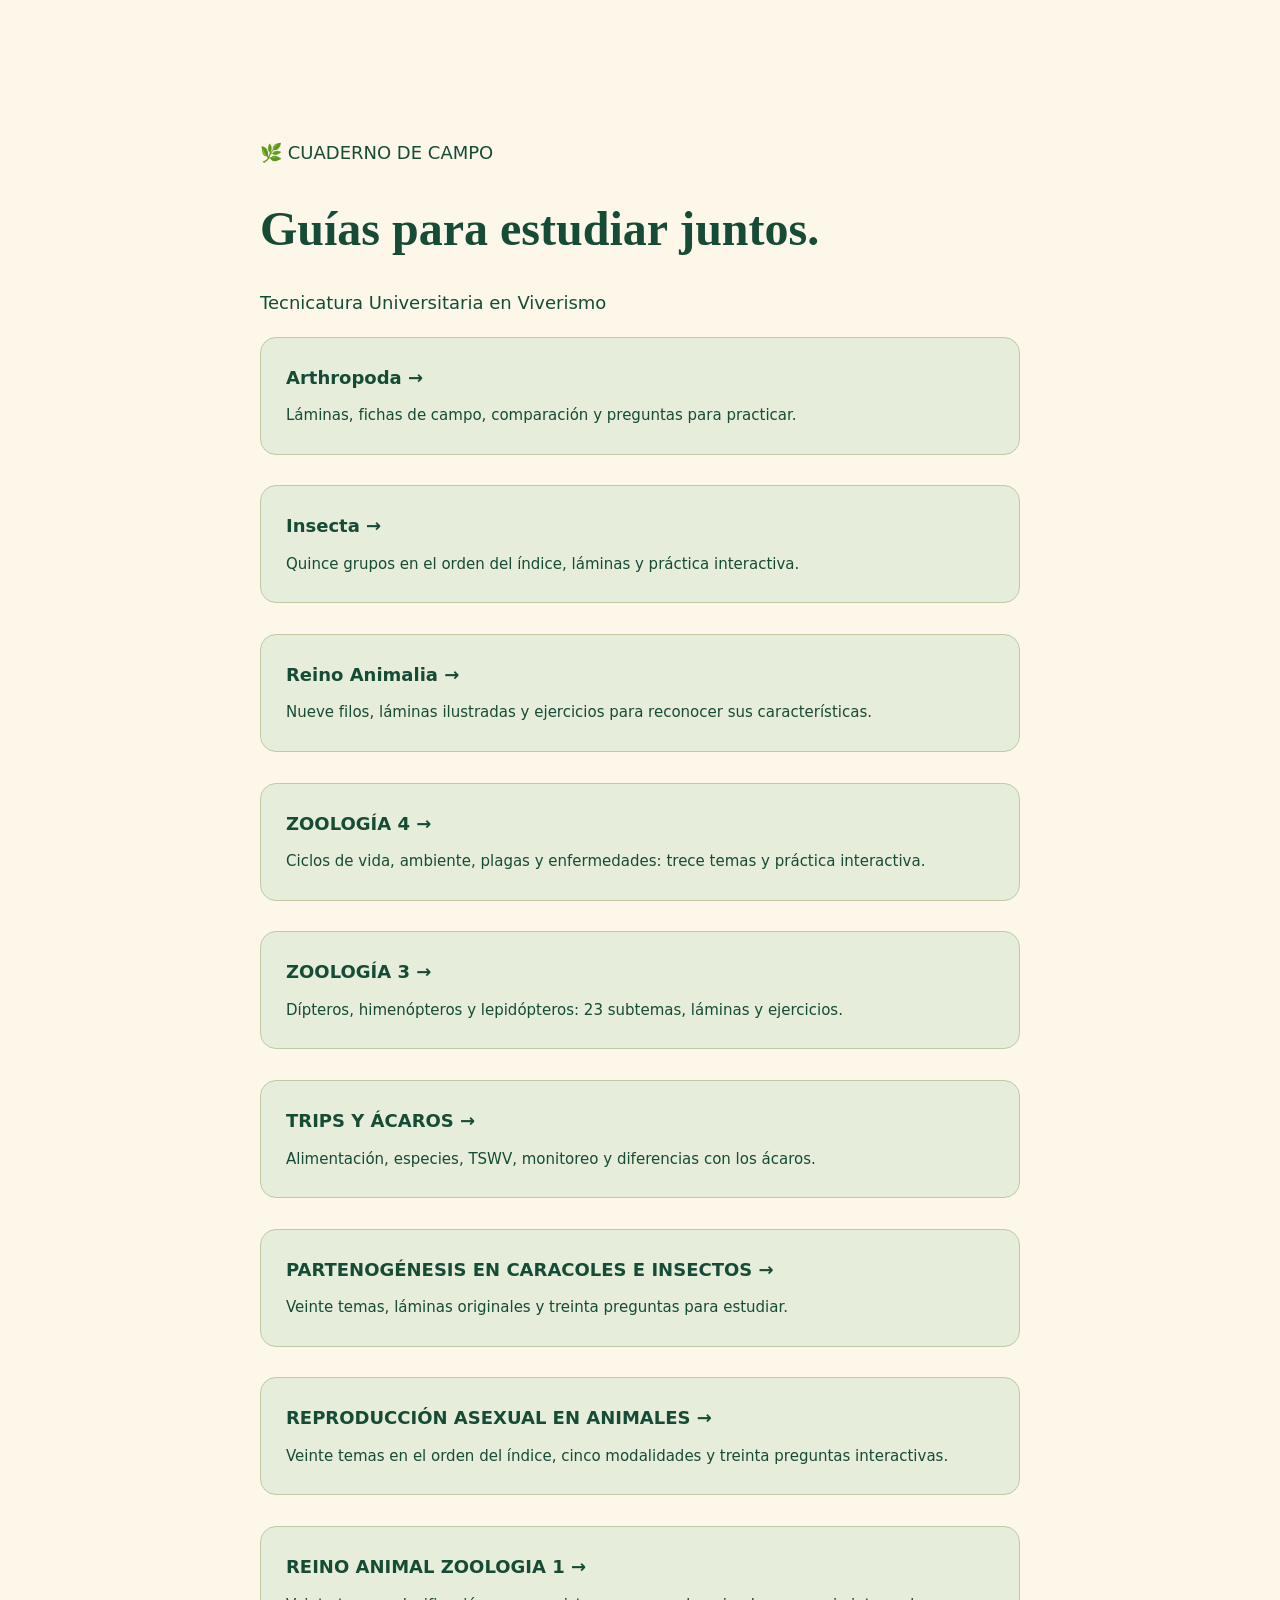
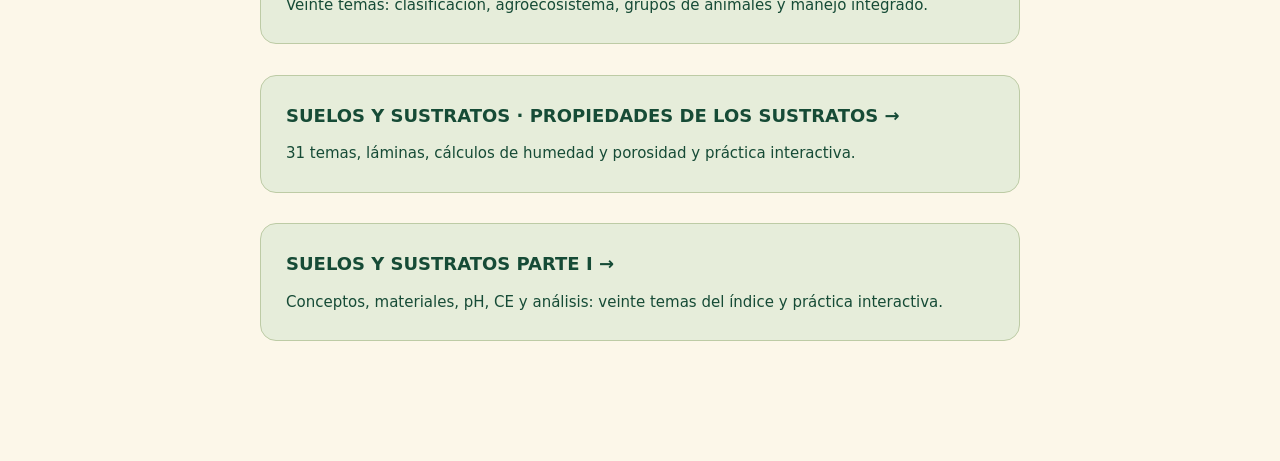
==== commit c5848c57: "Add Suelos y Sustratos Parte I with index-aligned lessons and chemistry exercises" ====
--- a/index.html
+++ b/index.html
@@ -1,4 +1,4 @@
-<!doctype html><html lang="es"><meta charset="utf-8"><meta name="viewport" content="width=device-width,initial-scale=1"><title>Guías de estudio · Viverismo</title><style>body{margin:0;background:#fcf7e9;color:#164b36;font:18px/1.7 system-ui,sans-serif}main{max-width:760px;margin:10vh auto;padding:30px}h1{font:700 48px Georgia,serif}a{display:block;color:inherit;background:#e6edda;border:1px solid #bdcba5;border-radius:16px;padding:25px;text-decoration:none}a:hover{background:#d9ed9d}small{display:block;margin-top:10px}</style><main><p>🌿 CUADERNO DE CAMPO</p><h1>Guías para estudiar juntos.</h1><p>Tecnicatura Universitaria en Viverismo</p><a href="arthropoda/"><strong>Arthropoda →</strong><small>Láminas, fichas de campo, comparación y preguntas para practicar.</small></a><br><a href="insecta/"><strong>Insecta →</strong><small>Quince grupos en el orden del índice, láminas y práctica interactiva.</small></a><br><a href="animalia/"><strong>Reino Animalia →</strong><small>Nueve filos, láminas ilustradas y ejercicios para reconocer sus características.</small></a><br><a href="zoologia-4/"><strong>ZOOLOGÍA 4 →</strong><small>Ciclos de vida, ambiente, plagas y enfermedades: trece temas y práctica interactiva.</small></a><br><a href="zoologia-3/"><strong>ZOOLOGÍA 3 →</strong><small>Dípteros, himenópteros y lepidópteros: 23 subtemas, láminas y ejercicios.</small></a><br><a href="trips-y-acaros/"><strong>TRIPS Y ÁCAROS →</strong><small>Alimentación, especies, TSWV, monitoreo y diferencias con los ácaros.</small></a><br><a href="partenogenesis/"><strong>PARTENOGÉNESIS EN CARACOLES E INSECTOS →</strong><small>Veinte temas, láminas originales y treinta preguntas para estudiar.</small></a><br><a href="reproduccion-asexual/"><strong>REPRODUCCIÓN ASEXUAL EN ANIMALES →</strong><small>Veinte temas en el orden del índice, cinco modalidades y treinta preguntas interactivas.</small></a><br><a href="zoologia-1/"><strong>REINO ANIMAL ZOOLOGIA 1 →</strong><small>Veinte temas: clasificación, agroecosistema, grupos de animales y manejo integrado.</small></a><br><a href="sustratos/"><strong>SUELOS Y SUSTRATOS · PROPIEDADES DE LOS SUSTRATOS →</strong><small>31 temas, láminas, cálculos de humedad y porosidad y práctica interactiva.</small></a></main></html>
+<!doctype html><html lang="es"><meta charset="utf-8"><meta name="viewport" content="width=device-width,initial-scale=1"><title>Guías de estudio · Viverismo</title><style>body{margin:0;background:#fcf7e9;color:#164b36;font:18px/1.7 system-ui,sans-serif}main{max-width:760px;margin:10vh auto;padding:30px}h1{font:700 48px Georgia,serif}a{display:block;color:inherit;background:#e6edda;border:1px solid #bdcba5;border-radius:16px;padding:25px;text-decoration:none}a:hover{background:#d9ed9d}small{display:block;margin-top:10px}</style><main><p>🌿 CUADERNO DE CAMPO</p><h1>Guías para estudiar juntos.</h1><p>Tecnicatura Universitaria en Viverismo</p><a href="arthropoda/"><strong>Arthropoda →</strong><small>Láminas, fichas de campo, comparación y preguntas para practicar.</small></a><br><a href="insecta/"><strong>Insecta →</strong><small>Quince grupos en el orden del índice, láminas y práctica interactiva.</small></a><br><a href="animalia/"><strong>Reino Animalia →</strong><small>Nueve filos, láminas ilustradas y ejercicios para reconocer sus características.</small></a><br><a href="zoologia-4/"><strong>ZOOLOGÍA 4 →</strong><small>Ciclos de vida, ambiente, plagas y enfermedades: trece temas y práctica interactiva.</small></a><br><a href="zoologia-3/"><strong>ZOOLOGÍA 3 →</strong><small>Dípteros, himenópteros y lepidópteros: 23 subtemas, láminas y ejercicios.</small></a><br><a href="trips-y-acaros/"><strong>TRIPS Y ÁCAROS →</strong><small>Alimentación, especies, TSWV, monitoreo y diferencias con los ácaros.</small></a><br><a href="partenogenesis/"><strong>PARTENOGÉNESIS EN CARACOLES E INSECTOS →</strong><small>Veinte temas, láminas originales y treinta preguntas para estudiar.</small></a><br><a href="reproduccion-asexual/"><strong>REPRODUCCIÓN ASEXUAL EN ANIMALES →</strong><small>Veinte temas en el orden del índice, cinco modalidades y treinta preguntas interactivas.</small></a><br><a href="zoologia-1/"><strong>REINO ANIMAL ZOOLOGIA 1 →</strong><small>Veinte temas: clasificación, agroecosistema, grupos de animales y manejo integrado.</small></a><br><a href="sustratos/"><strong>SUELOS Y SUSTRATOS · PROPIEDADES DE LOS SUSTRATOS →</strong><small>31 temas, láminas, cálculos de humedad y porosidad y práctica interactiva.</small></a><br><a href="suelos-parte-1/"><strong>SUELOS Y SUSTRATOS PARTE I →</strong><small>Conceptos, materiales, pH, CE y análisis: veinte temas del índice y práctica interactiva.</small></a></main></html>
 
 
 
@@ -8,3 +8,4 @@
 
 
 
+
